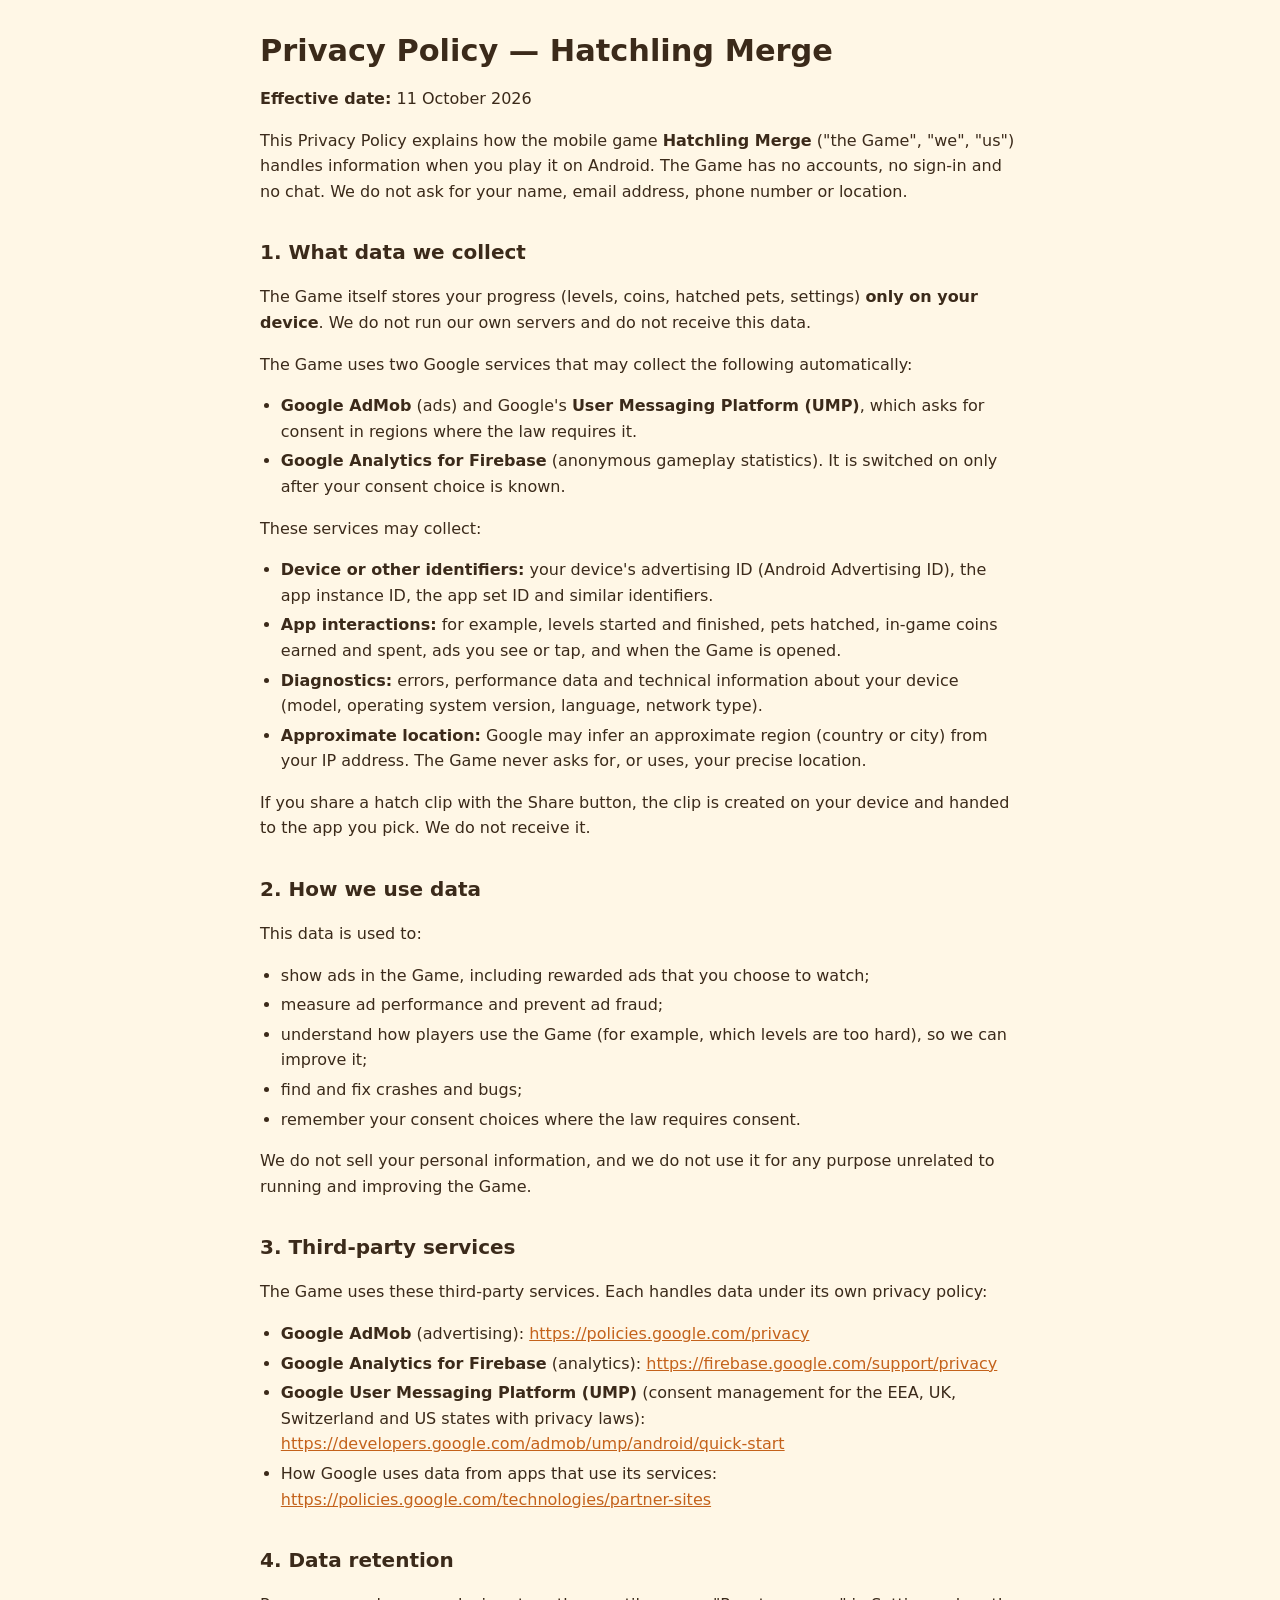
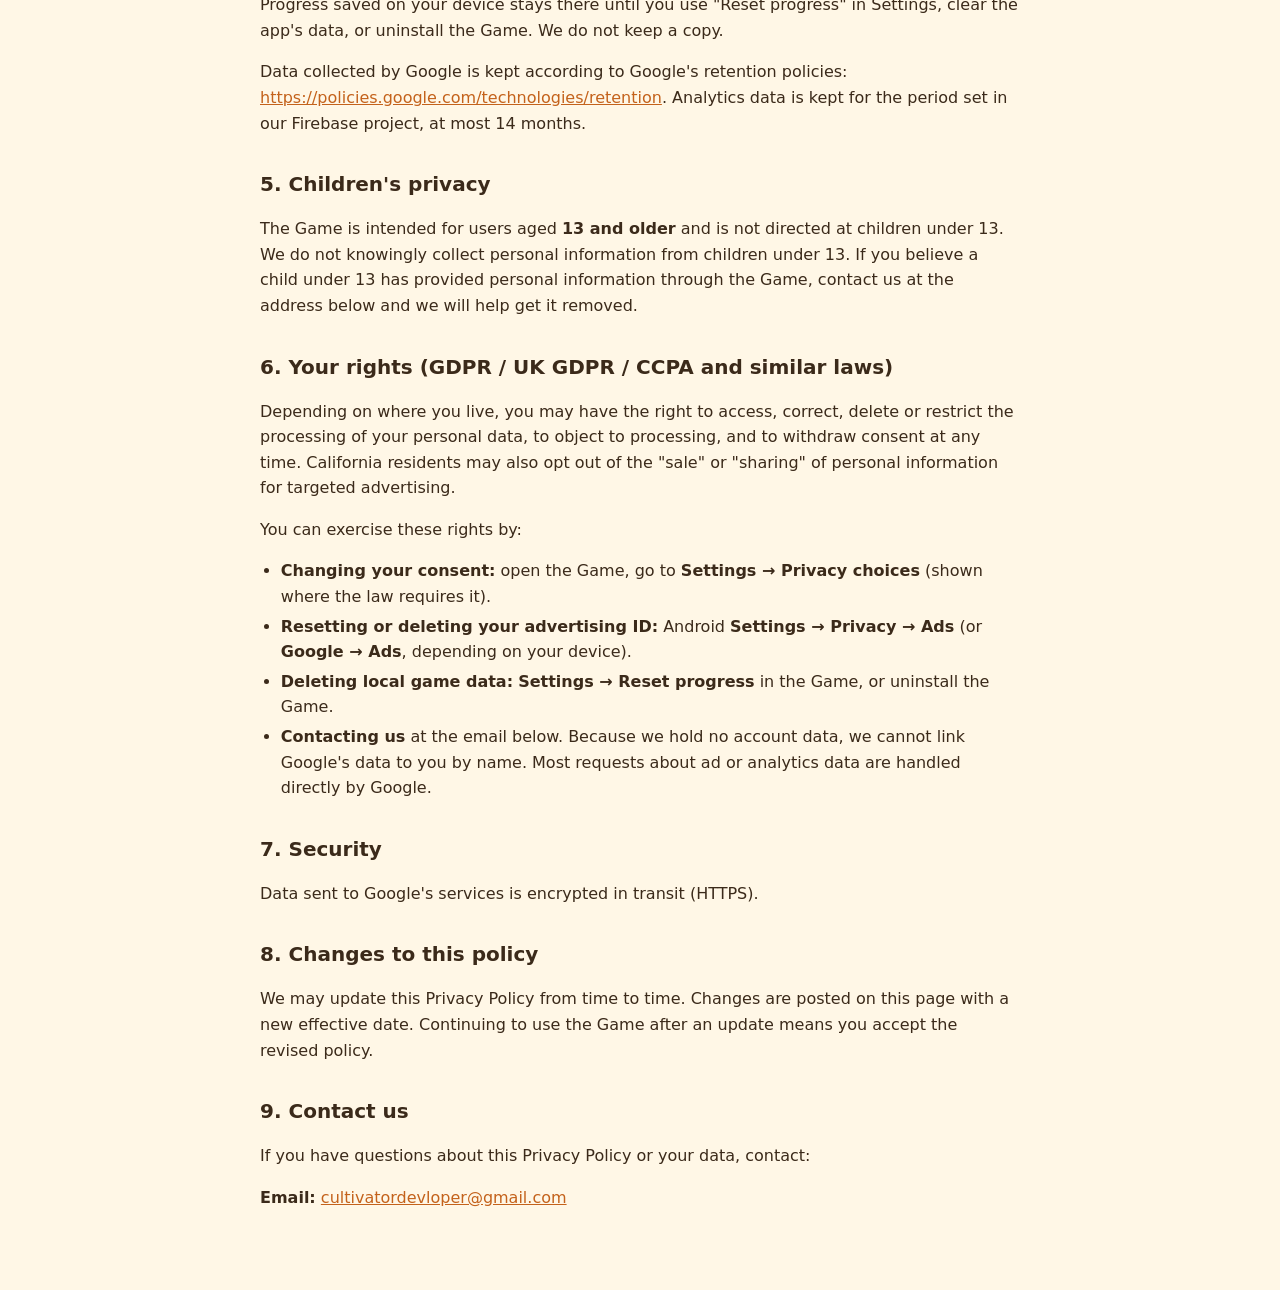
==== hatchling-merge/privacy/index.html @ 6b9bab1f "Restore Hatchling Merge privacy policy at the in-game URL" ====
<!doctype html>
<html lang="en">
<head>
<meta charset="utf-8">
<meta name="viewport" content="width=device-width, initial-scale=1">
<title>Privacy Policy — Hatchling Merge</title>
<style>
  :root { --bg: #fff7e6; --ink: #3b2a1a; --muted: #7a6450; --accent: #c4621b; --card: #ffffff; }
  @media (prefers-color-scheme: dark) { :root { --bg: #1d1712; --ink: #f3e9dc; --muted: #c8b6a2; --accent: #ffb26b; --card: #2a221b; } }
  body { margin: 0; background: var(--bg); color: var(--ink); font: 16px/1.6 system-ui, -apple-system, "Segoe UI", Roboto, sans-serif; }
  main { max-width: 760px; margin: 0 auto; padding: 32px 16px 64px; }
  h1 { font-size: 1.9rem; line-height: 1.25; margin: 0 0 8px; }
  h2 { font-size: 1.25rem; margin: 32px 0 8px; }
  a { color: var(--accent); overflow-wrap: anywhere; }
  ul { padding-left: 1.3em; }
  li { margin: 4px 0; }
</style>
</head>
<body>
<main>
<h1>Privacy Policy — Hatchling Merge</h1>
<p><strong>Effective date:</strong> 11 October 2026</p>
<p>This Privacy Policy explains how the mobile game <strong>Hatchling Merge</strong> ("the Game", "we", "us") handles information when you play it on Android. The Game has no accounts, no sign-in and no chat. We do not ask for your name, email address, phone number or location.</p>
<h2>1. What data we collect</h2>
<p>The Game itself stores your progress (levels, coins, hatched pets, settings) <strong>only on your device</strong>. We do not run our own servers and do not receive this data.</p>
<p>The Game uses two Google services that may collect the following automatically:</p>
<ul>
<li><strong>Google AdMob</strong> (ads) and Google's <strong>User Messaging Platform (UMP)</strong>, which asks for consent in regions where the law requires it.</li>
<li><strong>Google Analytics for Firebase</strong> (anonymous gameplay statistics). It is switched on only after your consent choice is known.</li>
</ul>
<p>These services may collect:</p>
<ul>
<li><strong>Device or other identifiers:</strong> your device's advertising ID (Android Advertising ID), the app instance ID, the app set ID and similar identifiers.</li>
<li><strong>App interactions:</strong> for example, levels started and finished, pets hatched, in-game coins earned and spent, ads you see or tap, and when the Game is opened.</li>
<li><strong>Diagnostics:</strong> errors, performance data and technical information about your device (model, operating system version, language, network type).</li>
<li><strong>Approximate location:</strong> Google may infer an approximate region (country or city) from your IP address. The Game never asks for, or uses, your precise location.</li>
</ul>
<p>If you share a hatch clip with the Share button, the clip is created on your device and handed to the app you pick. We do not receive it.</p>
<h2>2. How we use data</h2>
<p>This data is used to:</p>
<ul>
<li>show ads in the Game, including rewarded ads that you choose to watch;</li>
<li>measure ad performance and prevent ad fraud;</li>
<li>understand how players use the Game (for example, which levels are too hard), so we can improve it;</li>
<li>find and fix crashes and bugs;</li>
<li>remember your consent choices where the law requires consent.</li>
</ul>
<p>We do not sell your personal information, and we do not use it for any purpose unrelated to running and improving the Game.</p>
<h2>3. Third-party services</h2>
<p>The Game uses these third-party services. Each handles data under its own privacy policy:</p>
<ul>
<li><strong>Google AdMob</strong> (advertising): <a href="https://policies.google.com/privacy">https://policies.google.com/privacy</a></li>
<li><strong>Google Analytics for Firebase</strong> (analytics): <a href="https://firebase.google.com/support/privacy">https://firebase.google.com/support/privacy</a></li>
<li><strong>Google User Messaging Platform (UMP)</strong> (consent management for the EEA, UK, Switzerland and US states with privacy laws): <a href="https://developers.google.com/admob/ump/android/quick-start">https://developers.google.com/admob/ump/android/quick-start</a></li>
<li>How Google uses data from apps that use its services: <a href="https://policies.google.com/technologies/partner-sites">https://policies.google.com/technologies/partner-sites</a></li>
</ul>
<h2>4. Data retention</h2>
<p>Progress saved on your device stays there until you use "Reset progress" in Settings, clear the app's data, or uninstall the Game. We do not keep a copy.</p>
<p>Data collected by Google is kept according to Google's retention policies: <a href="https://policies.google.com/technologies/retention">https://policies.google.com/technologies/retention</a>. Analytics data is kept for the period set in our Firebase project, at most 14 months.</p>
<h2>5. Children's privacy</h2>
<p>The Game is intended for users aged <strong>13 and older</strong> and is not directed at children under 13. We do not knowingly collect personal information from children under 13. If you believe a child under 13 has provided personal information through the Game, contact us at the address below and we will help get it removed.</p>
<h2>6. Your rights (GDPR / UK GDPR / CCPA and similar laws)</h2>
<p>Depending on where you live, you may have the right to access, correct, delete or restrict the processing of your personal data, to object to processing, and to withdraw consent at any time. California residents may also opt out of the "sale" or "sharing" of personal information for targeted advertising.</p>
<p>You can exercise these rights by:</p>
<ul>
<li><strong>Changing your consent:</strong> open the Game, go to <strong>Settings → Privacy choices</strong> (shown where the law requires it).</li>
<li><strong>Resetting or deleting your advertising ID:</strong> Android <strong>Settings → Privacy → Ads</strong> (or <strong>Google → Ads</strong>, depending on your device).</li>
<li><strong>Deleting local game data:</strong> <strong>Settings → Reset progress</strong> in the Game, or uninstall the Game.</li>
<li><strong>Contacting us</strong> at the email below. Because we hold no account data, we cannot link Google's data to you by name. Most requests about ad or analytics data are handled directly by Google.</li>
</ul>
<h2>7. Security</h2>
<p>Data sent to Google's services is encrypted in transit (HTTPS).</p>
<h2>8. Changes to this policy</h2>
<p>We may update this Privacy Policy from time to time. Changes are posted on this page with a new effective date. Continuing to use the Game after an update means you accept the revised policy.</p>
<h2>9. Contact us</h2>
<p>If you have questions about this Privacy Policy or your data, contact:</p>
<p><strong>Email:</strong> <a href="mailto:cultivatordevloper@gmail.com">cultivatordevloper@gmail.com</a></p>
</main>
</body>
</html>
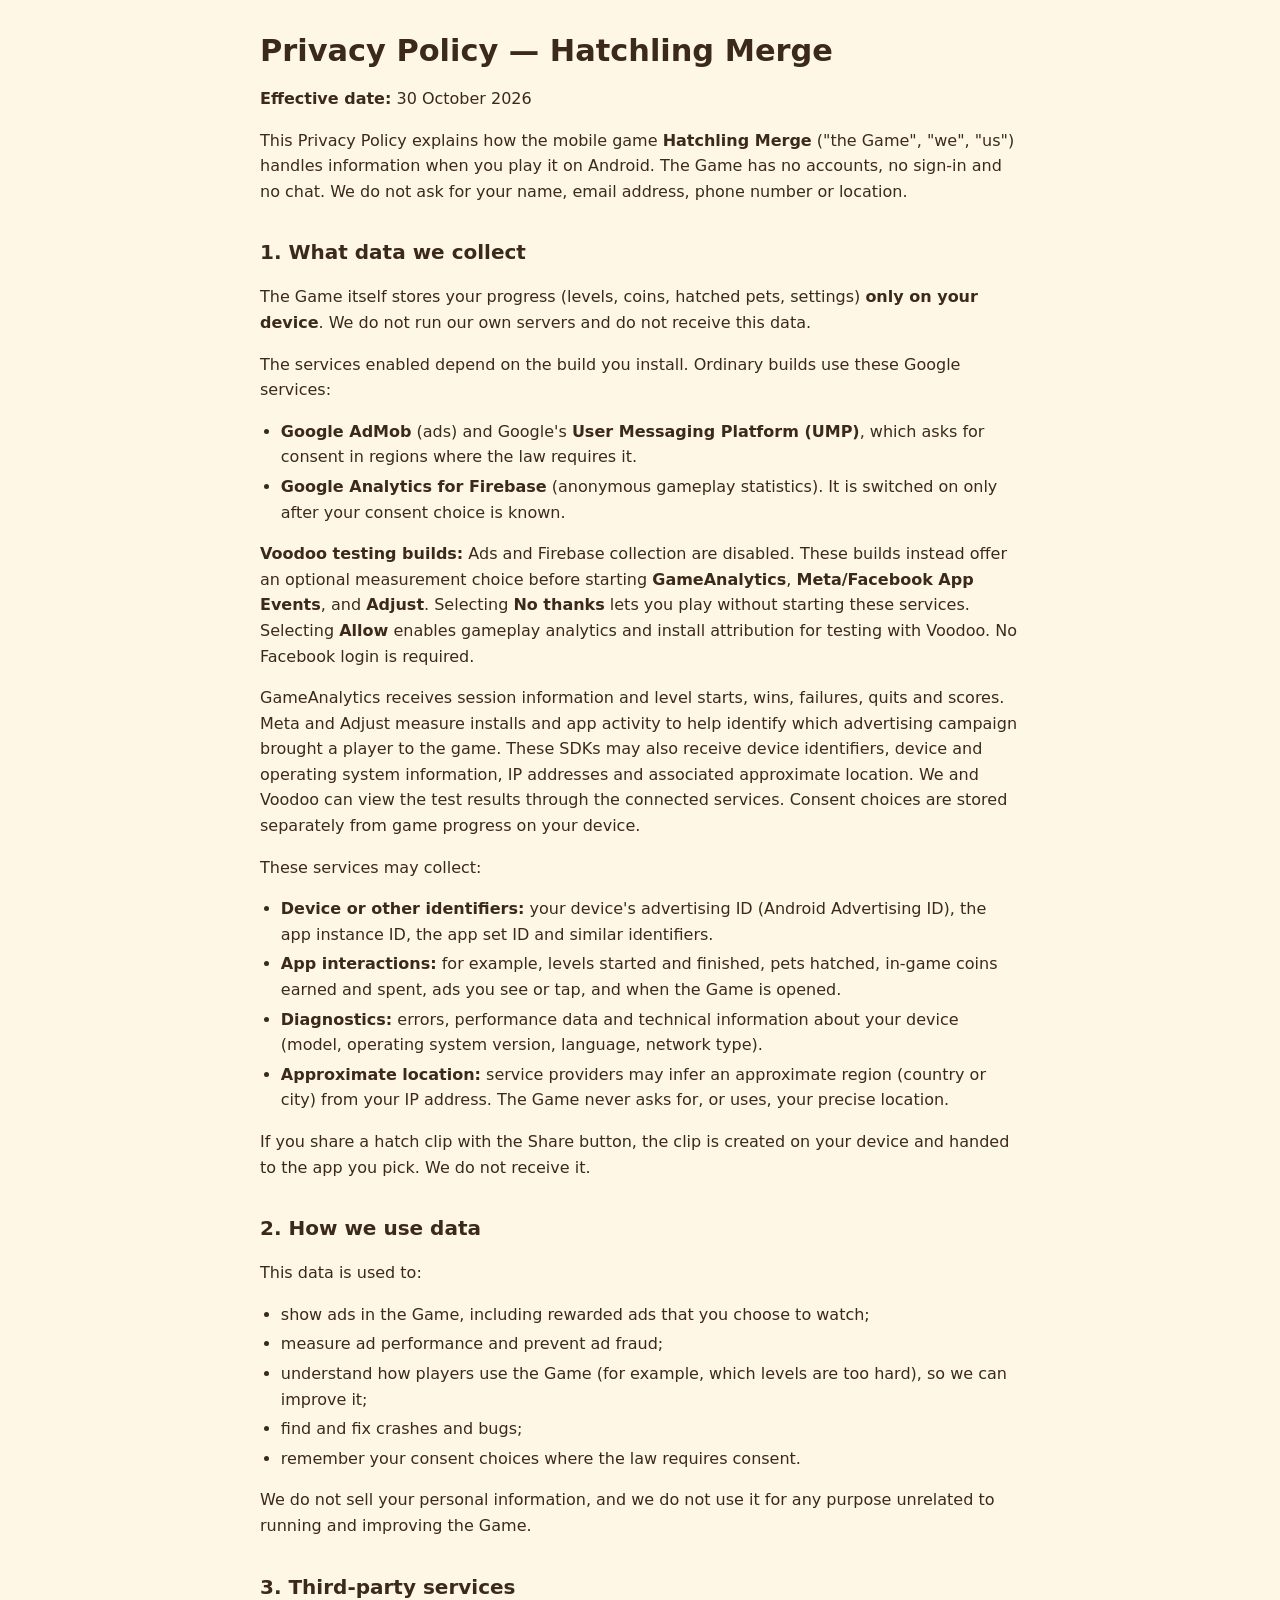
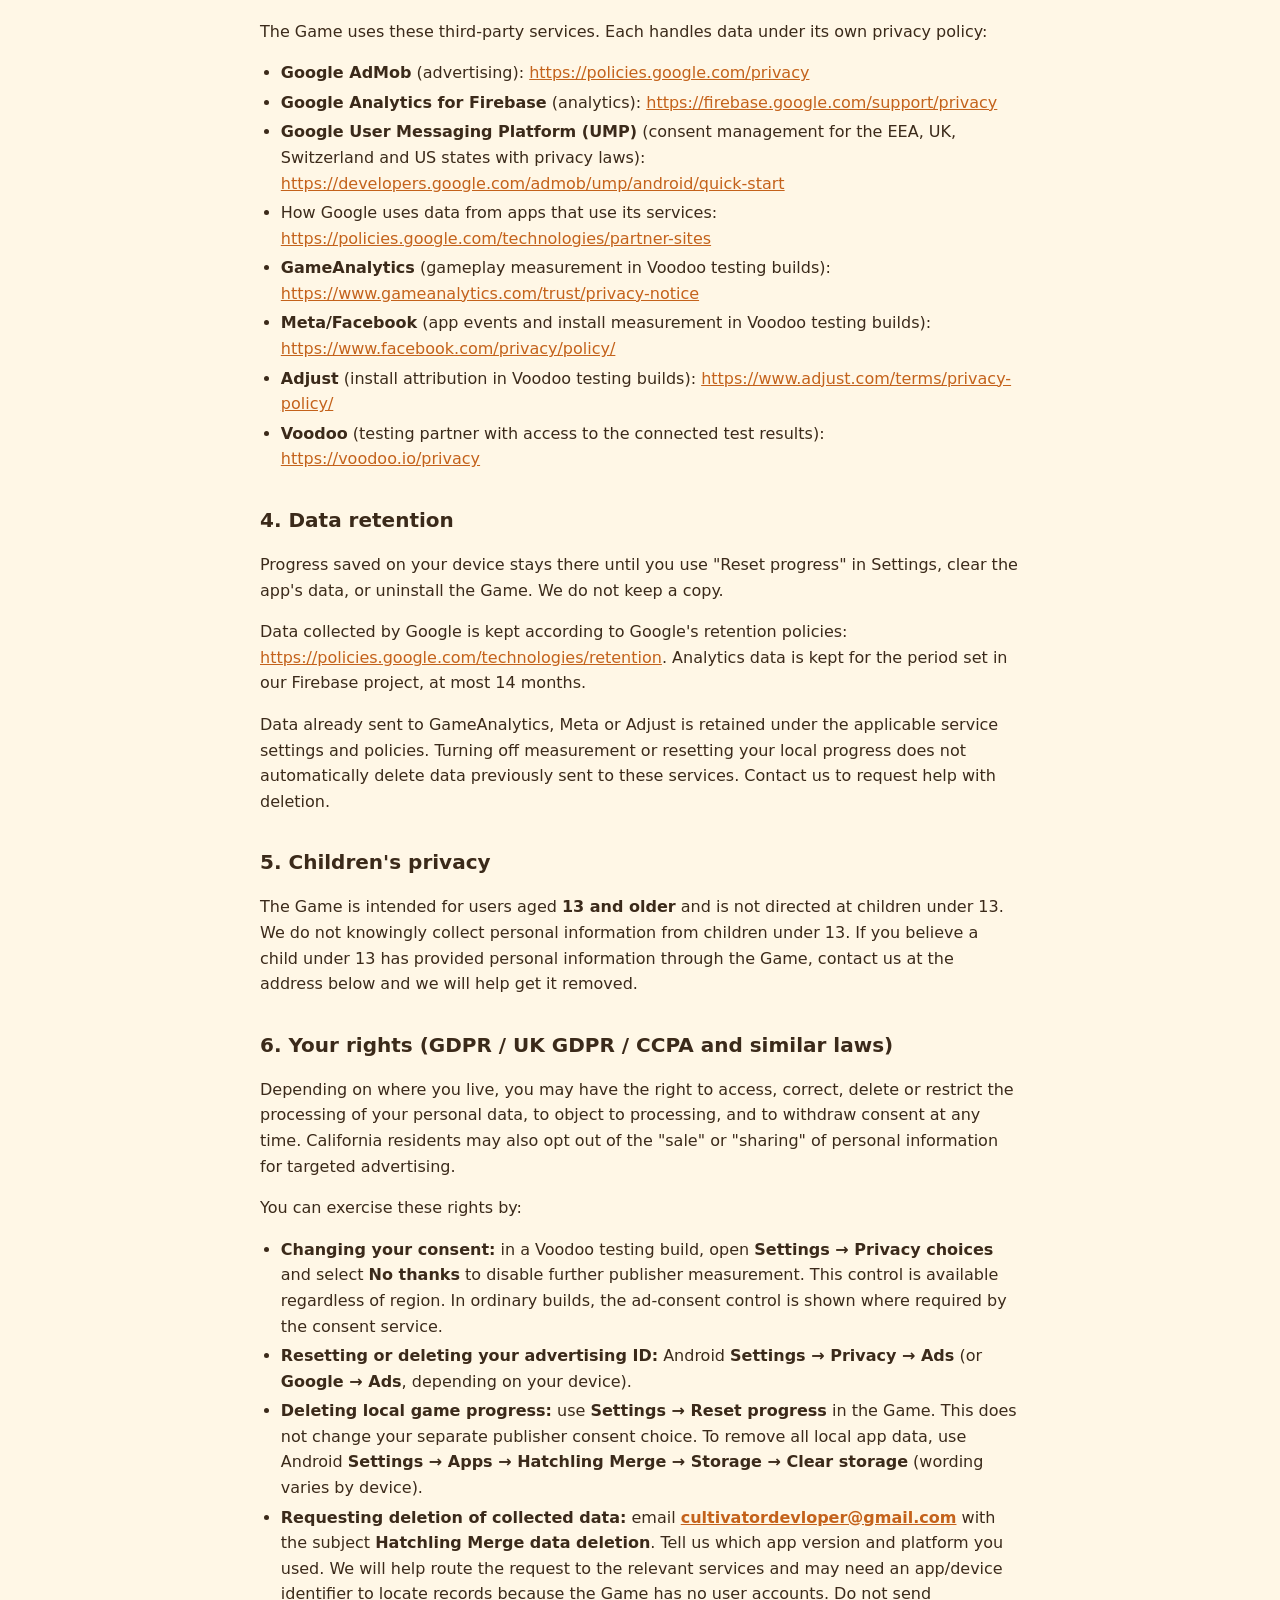
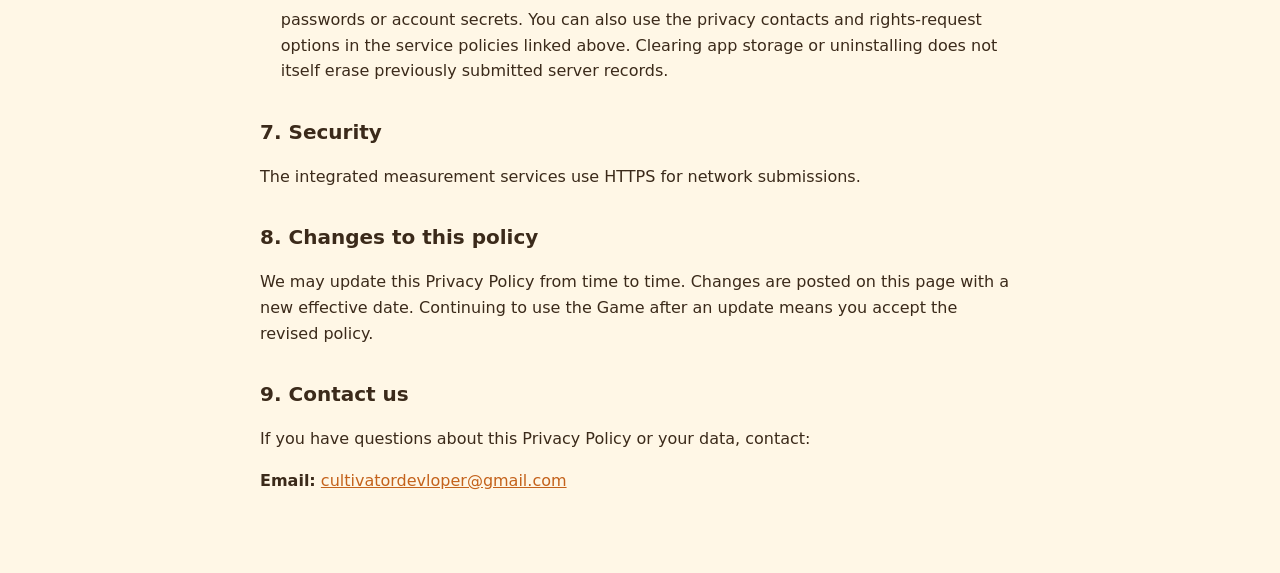
==== commit 93834497: "Document optional publisher measurement and deletion requests" ====
--- a/hatchling-merge/privacy/index.html
+++ b/hatchling-merge/privacy/index.html
@@ -19,21 +19,23 @@
 <body>
 <main>
 <h1>Privacy Policy — Hatchling Merge</h1>
-<p><strong>Effective date:</strong> 11 October 2026</p>
+<p><strong>Effective date:</strong> 30 October 2026</p>
 <p>This Privacy Policy explains how the mobile game <strong>Hatchling Merge</strong> ("the Game", "we", "us") handles information when you play it on Android. The Game has no accounts, no sign-in and no chat. We do not ask for your name, email address, phone number or location.</p>
 <h2>1. What data we collect</h2>
 <p>The Game itself stores your progress (levels, coins, hatched pets, settings) <strong>only on your device</strong>. We do not run our own servers and do not receive this data.</p>
-<p>The Game uses two Google services that may collect the following automatically:</p>
+<p>The services enabled depend on the build you install. Ordinary builds use these Google services:</p>
 <ul>
 <li><strong>Google AdMob</strong> (ads) and Google's <strong>User Messaging Platform (UMP)</strong>, which asks for consent in regions where the law requires it.</li>
 <li><strong>Google Analytics for Firebase</strong> (anonymous gameplay statistics). It is switched on only after your consent choice is known.</li>
 </ul>
+<p><strong>Voodoo testing builds:</strong> Ads and Firebase collection are disabled. These builds instead offer an optional measurement choice before starting <strong>GameAnalytics</strong>, <strong>Meta/Facebook App Events</strong>, and <strong>Adjust</strong>. Selecting <strong>No thanks</strong> lets you play without starting these services. Selecting <strong>Allow</strong> enables gameplay analytics and install attribution for testing with Voodoo. No Facebook login is required.</p>
+<p>GameAnalytics receives session information and level starts, wins, failures, quits and scores. Meta and Adjust measure installs and app activity to help identify which advertising campaign brought a player to the game. These SDKs may also receive device identifiers, device and operating system information, IP addresses and associated approximate location. We and Voodoo can view the test results through the connected services. Consent choices are stored separately from game progress on your device.</p>
 <p>These services may collect:</p>
 <ul>
 <li><strong>Device or other identifiers:</strong> your device's advertising ID (Android Advertising ID), the app instance ID, the app set ID and similar identifiers.</li>
 <li><strong>App interactions:</strong> for example, levels started and finished, pets hatched, in-game coins earned and spent, ads you see or tap, and when the Game is opened.</li>
 <li><strong>Diagnostics:</strong> errors, performance data and technical information about your device (model, operating system version, language, network type).</li>
-<li><strong>Approximate location:</strong> Google may infer an approximate region (country or city) from your IP address. The Game never asks for, or uses, your precise location.</li>
+<li><strong>Approximate location:</strong> service providers may infer an approximate region (country or city) from your IP address. The Game never asks for, or uses, your precise location.</li>
 </ul>
 <p>If you share a hatch clip with the Share button, the clip is created on your device and handed to the app you pick. We do not receive it.</p>
 <h2>2. How we use data</h2>
@@ -53,23 +55,28 @@
 <li><strong>Google Analytics for Firebase</strong> (analytics): <a href="https://firebase.google.com/support/privacy">https://firebase.google.com/support/privacy</a></li>
 <li><strong>Google User Messaging Platform (UMP)</strong> (consent management for the EEA, UK, Switzerland and US states with privacy laws): <a href="https://developers.google.com/admob/ump/android/quick-start">https://developers.google.com/admob/ump/android/quick-start</a></li>
 <li>How Google uses data from apps that use its services: <a href="https://policies.google.com/technologies/partner-sites">https://policies.google.com/technologies/partner-sites</a></li>
+<li><strong>GameAnalytics</strong> (gameplay measurement in Voodoo testing builds): <a href="https://www.gameanalytics.com/trust/privacy-notice">https://www.gameanalytics.com/trust/privacy-notice</a></li>
+<li><strong>Meta/Facebook</strong> (app events and install measurement in Voodoo testing builds): <a href="https://www.facebook.com/privacy/policy/">https://www.facebook.com/privacy/policy/</a></li>
+<li><strong>Adjust</strong> (install attribution in Voodoo testing builds): <a href="https://www.adjust.com/terms/privacy-policy/">https://www.adjust.com/terms/privacy-policy/</a></li>
+<li><strong>Voodoo</strong> (testing partner with access to the connected test results): <a href="https://voodoo.io/privacy">https://voodoo.io/privacy</a></li>
 </ul>
 <h2>4. Data retention</h2>
 <p>Progress saved on your device stays there until you use "Reset progress" in Settings, clear the app's data, or uninstall the Game. We do not keep a copy.</p>
 <p>Data collected by Google is kept according to Google's retention policies: <a href="https://policies.google.com/technologies/retention">https://policies.google.com/technologies/retention</a>. Analytics data is kept for the period set in our Firebase project, at most 14 months.</p>
+<p>Data already sent to GameAnalytics, Meta or Adjust is retained under the applicable service settings and policies. Turning off measurement or resetting your local progress does not automatically delete data previously sent to these services. Contact us to request help with deletion.</p>
 <h2>5. Children's privacy</h2>
 <p>The Game is intended for users aged <strong>13 and older</strong> and is not directed at children under 13. We do not knowingly collect personal information from children under 13. If you believe a child under 13 has provided personal information through the Game, contact us at the address below and we will help get it removed.</p>
 <h2>6. Your rights (GDPR / UK GDPR / CCPA and similar laws)</h2>
 <p>Depending on where you live, you may have the right to access, correct, delete or restrict the processing of your personal data, to object to processing, and to withdraw consent at any time. California residents may also opt out of the "sale" or "sharing" of personal information for targeted advertising.</p>
 <p>You can exercise these rights by:</p>
 <ul>
-<li><strong>Changing your consent:</strong> open the Game, go to <strong>Settings → Privacy choices</strong> (shown where the law requires it).</li>
+<li><strong>Changing your consent:</strong> in a Voodoo testing build, open <strong>Settings → Privacy choices</strong> and select <strong>No thanks</strong> to disable further publisher measurement. This control is available regardless of region. In ordinary builds, the ad-consent control is shown where required by the consent service.</li>
 <li><strong>Resetting or deleting your advertising ID:</strong> Android <strong>Settings → Privacy → Ads</strong> (or <strong>Google → Ads</strong>, depending on your device).</li>
-<li><strong>Deleting local game data:</strong> <strong>Settings → Reset progress</strong> in the Game, or uninstall the Game.</li>
-<li><strong>Contacting us</strong> at the email below. Because we hold no account data, we cannot link Google's data to you by name. Most requests about ad or analytics data are handled directly by Google.</li>
+<li><strong>Deleting local game progress:</strong> use <strong>Settings → Reset progress</strong> in the Game. This does not change your separate publisher consent choice. To remove all local app data, use Android <strong>Settings → Apps → Hatchling Merge → Storage → Clear storage</strong> (wording varies by device).</li>
+<li><strong>Requesting deletion of collected data:</strong> email <strong><a href="mailto:cultivatordevloper@gmail.com">cultivatordevloper@gmail.com</a></strong> with the subject <strong>Hatchling Merge data deletion</strong>. Tell us which app version and platform you used. We will help route the request to the relevant services and may need an app/device identifier to locate records because the Game has no user accounts. Do not send passwords or account secrets. You can also use the privacy contacts and rights-request options in the service policies linked above. Clearing app storage or uninstalling does not itself erase previously submitted server records.</li>
 </ul>
 <h2>7. Security</h2>
-<p>Data sent to Google's services is encrypted in transit (HTTPS).</p>
+<p>The integrated measurement services use HTTPS for network submissions.</p>
 <h2>8. Changes to this policy</h2>
 <p>We may update this Privacy Policy from time to time. Changes are posted on this page with a new effective date. Continuing to use the Game after an update means you accept the revised policy.</p>
 <h2>9. Contact us</h2>
